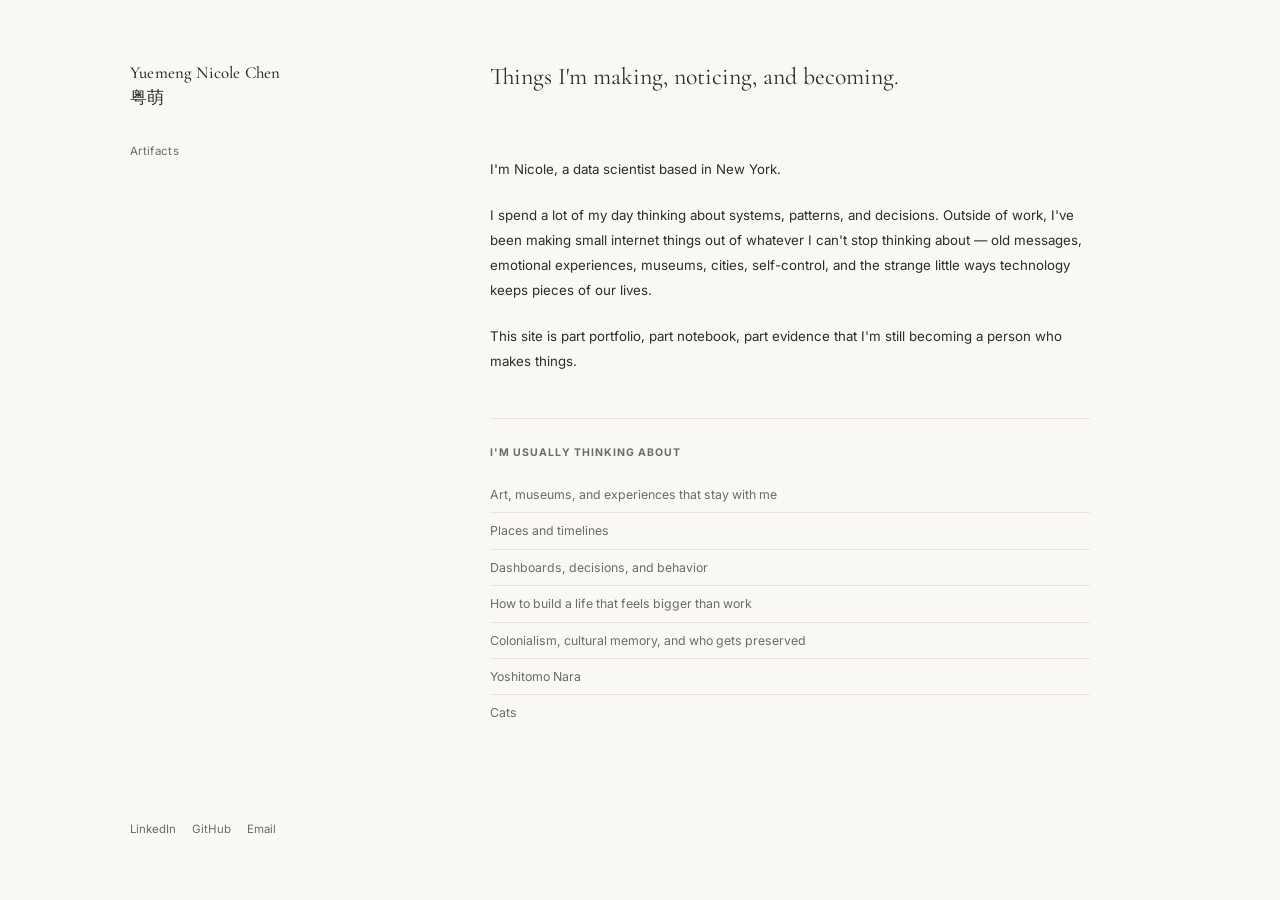
==== index.html @ cae5dad4 "Initial personal site" ====
<!DOCTYPE html>
<html lang="en">
<head>
  <meta charset="UTF-8">
  <meta name="viewport" content="width=device-width, initial-scale=1.0">
  <title>Welcome - Nicole Chen</title>
  <link rel="preconnect" href="https://fonts.googleapis.com">
  <link rel="preconnect" href="https://fonts.gstatic.com" crossorigin>
  <link href="https://fonts.googleapis.com/css2?family=Cormorant+Garamond:ital,wght@0,300;0,400;0,500;1,400&family=Inter:wght@400;500&display=swap" rel="stylesheet">
  <link rel="stylesheet" href="styles.css">
</head>
<body>
  <div class="page-layout">
    <aside class="sidebar">
      <div class="sidebar-top">
        <a href="index.html" class="site-name">Yuemeng Nicole Chen<br>粤萌</a>
        <nav class="nav-links">
          <a href="artifacts.html">Artifacts</a>
        </nav>
      </div>
      <div class="sidebar-bottom">
        <div class="sidebar-links">
          <a href="https://linkedin.com/in/yuemengchen" target="_blank" rel="noopener">LinkedIn</a>
          <a href="https://github.com/yuemengchen" target="_blank" rel="noopener">GitHub</a>
          <a href="mailto:yuemengchen@gmail.com">Email</a>
        </div>
      </div>
    </aside>

    <main class="main-content">
      <section class="hero">
        <h1>Things I'm making, noticing, and becoming.</h1>
      </section>

      <section class="section about-content">
        <p>I'm Nicole, a data scientist based in New York.</p>

        <p>I spend a lot of my day thinking about systems, patterns, and decisions. Outside of work, I've been making small internet things out of whatever I can't stop thinking about — old messages, emotional experiences, museums, cities, self-control, and the strange little ways technology keeps pieces of our lives.</p>

        <p>This site is part portfolio, part notebook, part evidence that I'm still becoming a person who makes things.</p>

        <div class="thinking-about">
          <h3>I'm usually thinking about</h3>
          <ul>
            <li>
              <span class="thinking-label">Art, museums, and experiences that stay with me</span>
              <span class="thinking-detail">Museo Soumaya in Mexico City. Rothko rooms. Anything that makes a room feel like it's holding its breath.</span>
            </li>
            <li>
              <span class="thinking-label">Places and timelines</span>
              <span class="thinking-detail">Mexico City, Tokyo, Istanbul. The way a city can feel like a version of yourself you haven't met yet.</span>
            </li>
            <li>
              <span class="thinking-label">Dashboards, decisions, and behavior</span>
              <span class="thinking-detail">The gap between what data says and what people actually do.</span>
            </li>
            <li>
              <span class="thinking-label">How to build a life that feels bigger than work</span>
            </li>
            <li>
              <span class="thinking-label">Colonialism, cultural memory, and who gets preserved</span>
              <span class="thinking-detail">Reading: <em>Orientalism</em> by Edward Said. Who decides what gets remembered.</span>
            </li>
            <li>
              <span class="thinking-label">Yoshitomo Nara</span>
              <span class="thinking-detail">The angry girls, the soft rebellion. Art that looks simple but holds something heavy.</span>
            </li>
            <li>
              <span class="thinking-label">Cats</span>
              <span class="thinking-detail">Always cats.</span>
            </li>
          </ul>
        </div>
      </section>

      <div class="mobile-footer">
        <div class="sidebar-links">
          <a href="https://linkedin.com/in/yuemengchen" target="_blank" rel="noopener">LinkedIn</a>
          <a href="https://github.com/yuemengchen" target="_blank" rel="noopener">GitHub</a>
          <a href="mailto:yuemengchen@gmail.com">Email</a>
        </div>
      </div>
    </main>
  </div>
  <script>
    document.querySelectorAll('.thinking-label').forEach(function(label) {
      label.addEventListener('click', function(e) {
        var detail = this.nextElementSibling;
        if (!detail || !detail.classList.contains('thinking-detail')) return;
        var wasVisible = detail.classList.contains('visible');
        document.querySelectorAll('.thinking-detail.visible').forEach(function(d) {
          d.classList.remove('visible');
        });
        if (!wasVisible) detail.classList.add('visible');
      });
    });
    document.addEventListener('click', function(e) {
      if (!e.target.closest('.thinking-about li')) {
        document.querySelectorAll('.thinking-detail.visible').forEach(function(d) {
          d.classList.remove('visible');
        });
      }
    });
  </script>
</body>
</html>
---- styles.css ----
/* Base */
:root {
  --bg: #faf8f5;
  --text: #2c2c2c;
  --text-secondary: #6b6b6b;
  --border: #e8e4df;
  --accent: #9e4a5a;
  --card-bg: #ffffff;
  --font-serif: 'Cormorant Garamond', Georgia, serif;
  --font-sans: 'Inter', -apple-system, BlinkMacSystemFont, sans-serif;
}

* {
  margin: 0;
  padding: 0;
  box-sizing: border-box;
}

html {
  font-size: 14px;
}

body {
  font-family: var(--font-sans);
  background: var(--bg);
  color: var(--text);
  line-height: 1.7;
  -webkit-font-smoothing: antialiased;
}

a {
  color: var(--text);
  text-decoration: none;
  border-bottom: 1px solid var(--border);
  transition: border-color 0.2s ease, color 0.2s ease;
}

a:hover {
  border-color: var(--accent);
  color: var(--accent);
}

/* Two-Column Layout */
.page-layout {
  display: grid;
  grid-template-columns: 280px 1fr;
  min-height: 100vh;
  max-width: 1100px;
  margin: 0 auto;
  padding: 0 40px;
  gap: 80px;
}

/* Left Sidebar */
.sidebar {
  position: sticky;
  top: 0;
  height: 100vh;
  display: flex;
  flex-direction: column;
  justify-content: space-between;
  padding: 60px 0;
}

.sidebar-top {
  display: flex;
  flex-direction: column;
  gap: 32px;
}

.site-name {
  font-family: var(--font-serif);
  font-size: 1.2rem;
  font-weight: 500;
  border: none;
  letter-spacing: 0.01em;
  line-height: 1.5;
}

.site-name:hover {
  color: var(--text);
  border: none;
}

.sidebar-intro {
  font-size: 0.85rem;
  color: var(--text-secondary);
  line-height: 1.75;
  letter-spacing: 0.005em;
}

.nav-links {
  display: flex;
  flex-direction: column;
  gap: 12px;
}

.nav-links a {
  font-size: 0.82rem;
  color: var(--text-secondary);
  border: none;
  letter-spacing: 0.03em;
  width: fit-content;
}

.nav-links a:hover {
  color: var(--text);
}

.nav-links a.active {
  color: var(--text);
}

.sidebar-bottom {
  display: flex;
  flex-direction: column;
  gap: 12px;
}

.sidebar-links {
  display: flex;
  gap: 16px;
}

.sidebar-links a {
  font-size: 0.82rem;
  color: var(--text-secondary);
  border: none;
}

.sidebar-links a:hover {
  color: var(--accent);
}

.sidebar-note {
  font-size: 0.78rem;
  color: var(--text-secondary);
  opacity: 0.7;
}

/* Main Content */
.main-content {
  padding: 60px 0 80px;
  max-width: 600px;
}

/* Hero */
.hero {
  margin-bottom: 64px;
}

.hero h1 {
  font-family: var(--font-serif);
  font-size: 1.7rem;
  font-weight: 400;
  line-height: 1.4;
  margin-bottom: 16px;
  letter-spacing: 0;
}

.hero p {
  color: var(--text-secondary);
  font-size: 0.88rem;
  line-height: 1.8;
}

/* Section */
.section {
  margin-bottom: 64px;
}

.section-title {
  font-size: 0.75rem;
  text-transform: uppercase;
  letter-spacing: 0.1em;
  color: var(--text-secondary);
  margin-bottom: 24px;
  padding-bottom: 12px;
  border-bottom: 1px solid var(--border);
}

/* Artifact Cards */
.artifact-card {
  padding: 24px 0;
  border-bottom: 1px solid var(--border);
}

.artifact-card:first-child {
  padding-top: 0;
}

.artifact-card:last-child {
  border-bottom: none;
}

.artifact-card h3 {
  font-family: var(--font-serif);
  font-size: 1.1rem;
  font-weight: 400;
  margin-bottom: 5px;
}

.artifact-card h3 a {
  border-bottom: 1px solid var(--border);
  padding-bottom: 1px;
}

.artifact-card h3 a:hover {
  color: var(--accent);
  border-bottom-color: var(--accent);
}

.artifact-meta {
  font-size: 0.72rem;
  color: var(--text-secondary);
  margin-bottom: 10px;
  display: flex;
  gap: 12px;
  flex-wrap: wrap;
}

.artifact-meta span {
  display: inline-flex;
  align-items: center;
}

.artifact-meta .status {
  color: var(--accent);
}

.artifact-card p {
  color: var(--text-secondary);
  font-size: 0.84rem;
  line-height: 1.7;
  margin-bottom: 8px;
}

.artifact-tags {
  display: flex;
  gap: 6px;
  flex-wrap: wrap;
}

.tag {
  font-size: 0.68rem;
  color: var(--text-secondary);
  border: 1px solid var(--border);
  padding: 2px 9px;
  border-radius: 20px;
}

/* Currently Building */
.currently-building {
  background: var(--card-bg);
  border: 1px solid var(--border);
  padding: 20px 24px;
  border-radius: 4px;
}

.currently-building h4 {
  font-size: 0.75rem;
  text-transform: uppercase;
  letter-spacing: 0.1em;
  color: var(--text-secondary);
  margin-bottom: 10px;
}

.currently-building p {
  color: var(--text-secondary);
  font-size: 0.88rem;
  line-height: 1.7;
}

/* Notes */
.notes-placeholder {
  color: var(--text-secondary);
  font-size: 0.95rem;
  line-height: 1.8;
  font-style: italic;
  padding: 32px 0;
  border-top: 1px solid var(--border);
}

.note-categories {
  margin-top: 32px;
  padding-top: 20px;
}

.note-categories p {
  font-size: 0.85rem;
  color: var(--text-secondary);
  line-height: 2;
}

/* About */
.about-content {
  font-size: 0.95rem;
  line-height: 1.9;
  color: var(--text);
}

.about-content p {
  margin-bottom: 20px;
}

.thinking-about {
  margin-top: 44px;
  padding-top: 24px;
  border-top: 1px solid var(--border);
}

.thinking-about h3 {
  font-size: 0.75rem;
  text-transform: uppercase;
  letter-spacing: 0.1em;
  color: var(--text-secondary);
  margin-bottom: 14px;
}

.thinking-about ul {
  list-style: none;
  padding: 0;
}

.thinking-about li {
  font-size: 0.88rem;
  color: var(--text-secondary);
  padding: 6px 0;
  border-bottom: 1px solid var(--border);
  position: relative;
}

.thinking-about li:last-child {
  border-bottom: none;
}

.thinking-label {
  cursor: pointer;
  transition: color 0.2s ease;
}

.thinking-label:hover {
  color: var(--text);
}

.thinking-detail {
  display: none;
  position: absolute;
  left: 0;
  top: 100%;
  background: var(--card-bg);
  border: 1px solid var(--border);
  padding: 10px 14px;
  font-size: 0.78rem;
  line-height: 1.6;
  color: var(--text-secondary);
  max-width: 320px;
  z-index: 10;
  box-shadow: 0 2px 8px rgba(0, 0, 0, 0.06);
}

.thinking-detail.visible {
  display: block;
}

/* Responsive */
@media (max-width: 768px) {
  .page-layout {
    grid-template-columns: 1fr;
    padding: 0 24px;
    gap: 0;
  }

  .sidebar {
    position: relative;
    height: auto;
    padding: 32px 0 0;
  }

  .sidebar-top {
    gap: 20px;
  }

  .nav-links {
    flex-direction: row;
    gap: 20px;
  }

  .sidebar-bottom {
    display: none;
  }

  .main-content {
    padding: 48px 0 60px;
    max-width: 100%;
  }

  .hero h1 {
    font-size: 1.5rem;
  }

  /* Show footer links on mobile */
  .mobile-footer {
    display: block;
    padding: 32px 0;
    border-top: 1px solid var(--border);
  }

  .mobile-footer .sidebar-links {
    display: flex;
    gap: 16px;
  }
}

@media (min-width: 769px) {
  .mobile-footer {
    display: none;
  }
}
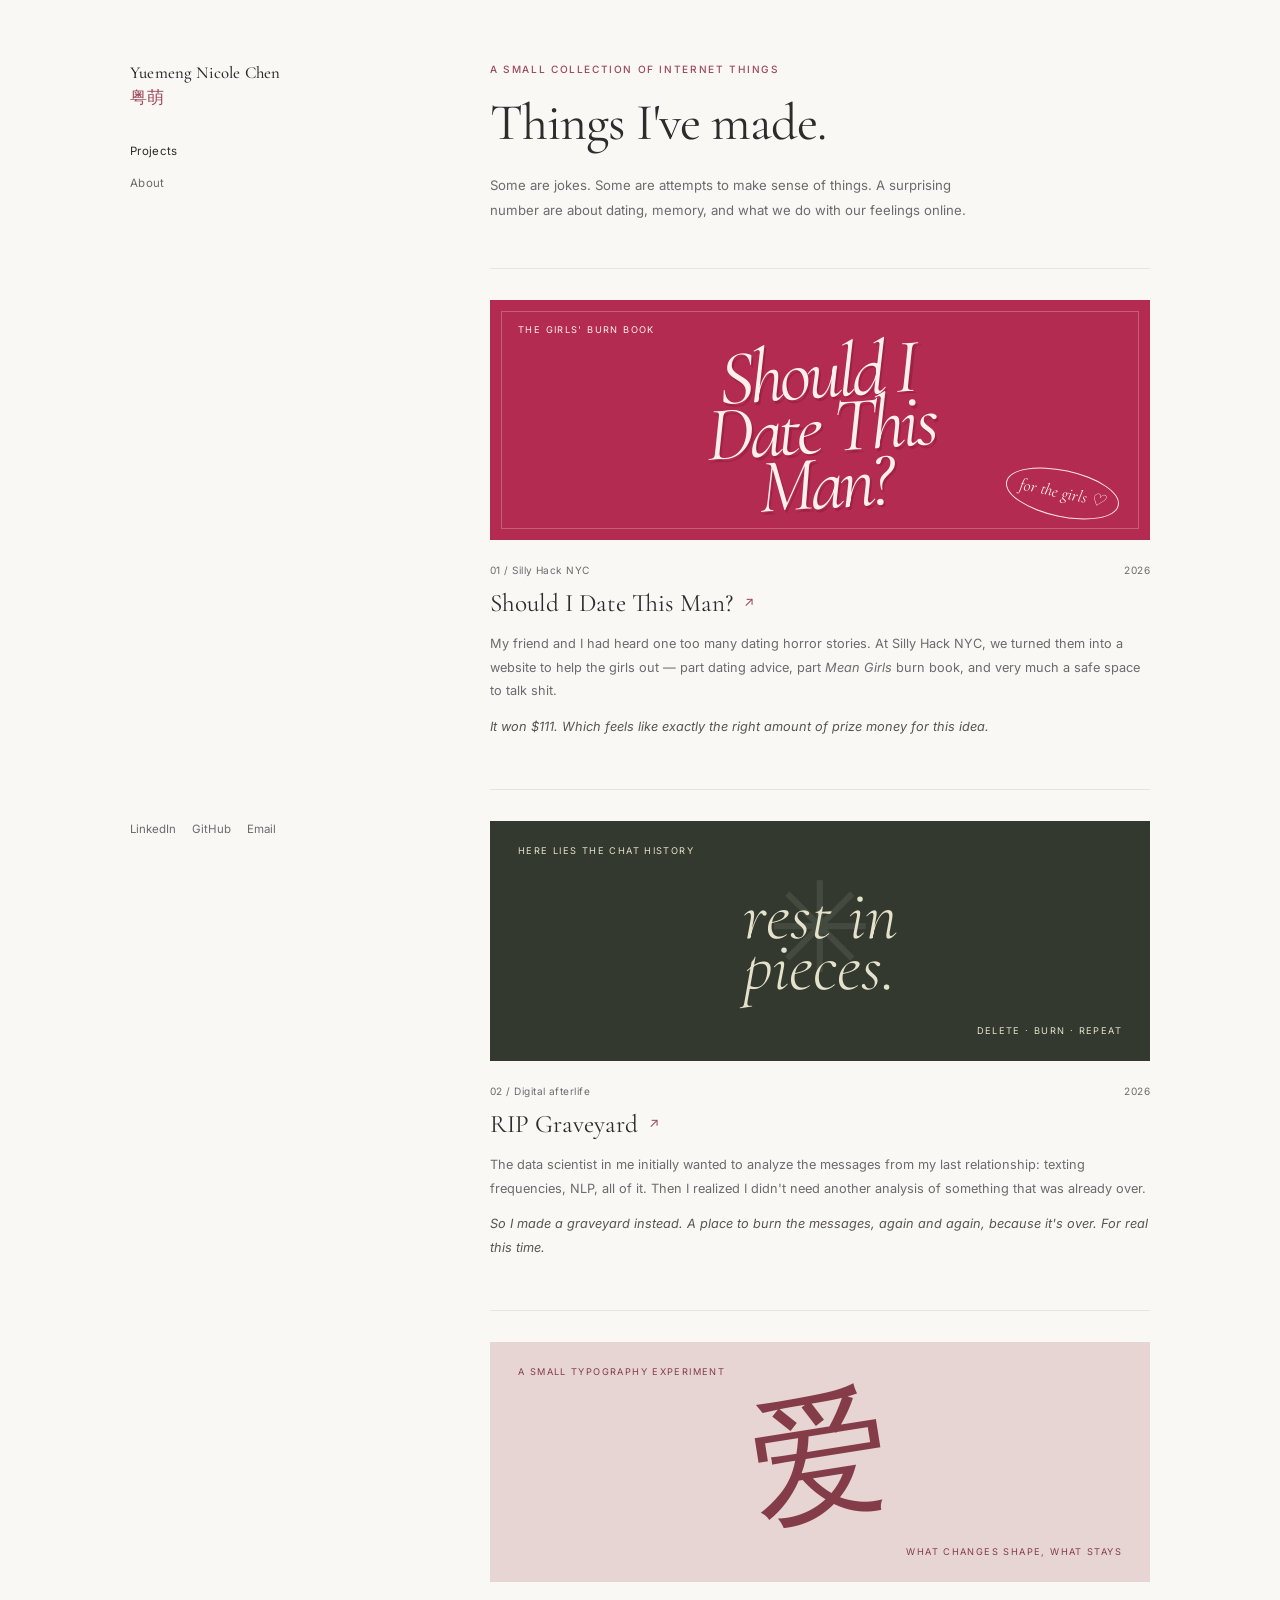
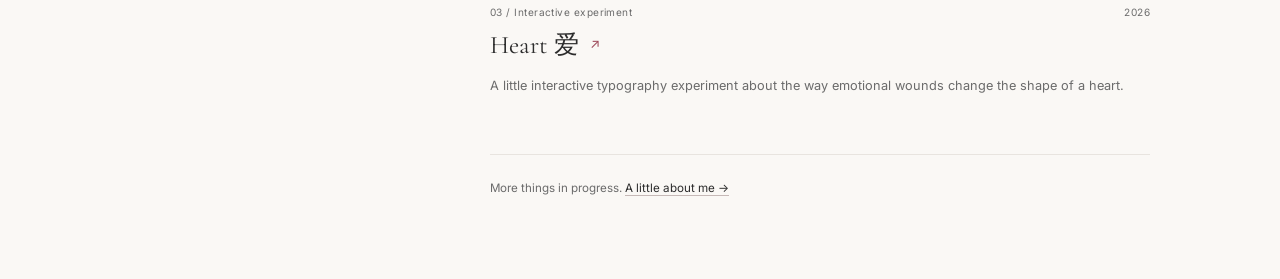
==== commit def048d5: "Add about page, update site structure, fix LinkedIn link Co-Authored-By: Claude Sonnet 5 <noreply@an" ====
--- a/index.html
+++ b/index.html
@@ -3,104 +3,92 @@
 <head>
   <meta charset="UTF-8">
   <meta name="viewport" content="width=device-width, initial-scale=1.0">
-  <title>Welcome - Nicole Chen</title>
+  <meta name="description" content="Projects, experiments and small internet things by Yuemeng Nicole Chen.">
+  <title>Projects — Yuemeng Nicole Chen</title>
   <link rel="preconnect" href="https://fonts.googleapis.com">
   <link rel="preconnect" href="https://fonts.gstatic.com" crossorigin>
-  <link href="https://fonts.googleapis.com/css2?family=Cormorant+Garamond:ital,wght@0,300;0,400;0,500;1,400&family=Inter:wght@400;500&display=swap" rel="stylesheet">
+  <link href="https://fonts.googleapis.com/css2?family=Cormorant+Garamond:ital,wght@0,300;0,400;0,500;1,400&family=Inter:wght@400;500;600&display=swap" rel="stylesheet">
   <link rel="stylesheet" href="styles.css">
 </head>
 <body>
   <div class="page-layout">
     <aside class="sidebar">
       <div class="sidebar-top">
-        <a href="index.html" class="site-name">Yuemeng Nicole Chen<br>粤萌</a>
-        <nav class="nav-links">
-          <a href="artifacts.html">Artifacts</a>
+        <a href="index.html" class="site-name">Yuemeng Nicole Chen<br><span lang="zh">粤萌</span></a>
+        <nav class="nav-links" aria-label="Main navigation">
+          <a href="index.html" class="active" aria-current="page">Projects</a>
+          <a href="about.html">About</a>
         </nav>
       </div>
       <div class="sidebar-bottom">
         <div class="sidebar-links">
-          <a href="https://linkedin.com/in/yuemengchen" target="_blank" rel="noopener">LinkedIn</a>
-          <a href="https://github.com/yuemengchen" target="_blank" rel="noopener">GitHub</a>
+          <a href="https://www.linkedin.com/in/cyuemeng/" target="_blank" rel="noopener noreferrer">LinkedIn</a>
+          <a href="https://github.com/yuemengchen" target="_blank" rel="noopener noreferrer">GitHub</a>
           <a href="mailto:yuemengchen@gmail.com">Email</a>
         </div>
       </div>
     </aside>
 
-    <main class="main-content">
-      <section class="hero">
-        <h1>Things I'm making, noticing, and becoming.</h1>
+    <main class="main-content projects-content">
+      <header class="hero project-hero">
+        <p class="eyebrow">A small collection of internet things</p>
+        <h1>Things I've made.</h1>
+        <p class="hero-intro">Some are jokes. Some are attempts to make sense of things. A surprising number are about dating, memory, and what we do with our feelings online.</p>
+      </header>
+
+      <section class="projects-list" aria-label="Selected projects">
+        <article class="featured-project">
+          <div class="project-art art-burn" aria-hidden="true">
+            <span class="art-kicker">THE GIRLS' BURN BOOK</span>
+            <span class="burn-title">Should I<br>Date This<br>Man?</span>
+            <span class="art-sticker">for the girls ♡</span>
+          </div>
+          <div class="project-copy">
+            <div class="project-meta"><span>01 / Silly Hack NYC</span><span>2026</span></div>
+            <h2><a href="https://shouldidatethisman.com" target="_blank" rel="noopener noreferrer">Should I Date This Man? <span aria-hidden="true">↗</span></a></h2>
+            <p>My friend and I had heard one too many dating horror stories. At Silly Hack NYC, we turned them into a website to help the girls out — part dating advice, part <em>Mean Girls</em> burn book, and very much a safe space to talk shit.</p>
+            <p class="project-aside">It won $111. Which feels like exactly the right amount of prize money for this idea.</p>
+          </div>
+        </article>
+
+        <article class="featured-project">
+          <div class="project-art art-rip" aria-hidden="true">
+            <span class="art-kicker">HERE LIES THE CHAT HISTORY</span>
+            <span class="rip-symbol">✳</span>
+            <span class="rip-title">rest in<br>pieces.</span>
+            <span class="art-foot">delete · burn · repeat</span>
+          </div>
+          <div class="project-copy">
+            <div class="project-meta"><span>02 / Digital afterlife</span><span>2026</span></div>
+            <h2><a href="https://restinpieces.rip/" target="_blank" rel="noopener noreferrer">RIP Graveyard <span aria-hidden="true">↗</span></a></h2>
+            <p>The data scientist in me initially wanted to analyze the messages from my last relationship: texting frequencies, NLP, all of it. Then I realized I didn't need another analysis of something that was already over.</p>
+            <p class="project-aside">So I made a graveyard instead. A place to burn the messages, again and again, because it's over. For real this time.</p>
+          </div>
+        </article>
+
+        <article class="featured-project">
+          <div class="project-art art-heart" aria-hidden="true">
+            <span class="art-kicker">A SMALL TYPOGRAPHY EXPERIMENT</span>
+            <span class="heart-symbol">爱</span>
+            <span class="art-foot">what changes shape, what stays</span>
+          </div>
+          <div class="project-copy">
+            <div class="project-meta"><span>03 / Interactive experiment</span><span>2026</span></div>
+            <h2><a href="https://heart.restinpieces.rip/" target="_blank" rel="noopener noreferrer">Heart 爱 <span aria-hidden="true">↗</span></a></h2>
+            <p>A little interactive typography experiment about the way emotional wounds change the shape of a heart.</p>
+          </div>
+        </article>
       </section>
 
-      <section class="section about-content">
-        <p>I'm Nicole, a data scientist based in New York.</p>
-
-        <p>I spend a lot of my day thinking about systems, patterns, and decisions. Outside of work, I've been making small internet things out of whatever I can't stop thinking about — old messages, emotional experiences, museums, cities, self-control, and the strange little ways technology keeps pieces of our lives.</p>
-
-        <p>This site is part portfolio, part notebook, part evidence that I'm still becoming a person who makes things.</p>
-
-        <div class="thinking-about">
-          <h3>I'm usually thinking about</h3>
-          <ul>
-            <li>
-              <span class="thinking-label">Art, museums, and experiences that stay with me</span>
-              <span class="thinking-detail">Museo Soumaya in Mexico City. Rothko rooms. Anything that makes a room feel like it's holding its breath.</span>
-            </li>
-            <li>
-              <span class="thinking-label">Places and timelines</span>
-              <span class="thinking-detail">Mexico City, Tokyo, Istanbul. The way a city can feel like a version of yourself you haven't met yet.</span>
-            </li>
-            <li>
-              <span class="thinking-label">Dashboards, decisions, and behavior</span>
-              <span class="thinking-detail">The gap between what data says and what people actually do.</span>
-            </li>
-            <li>
-              <span class="thinking-label">How to build a life that feels bigger than work</span>
-            </li>
-            <li>
-              <span class="thinking-label">Colonialism, cultural memory, and who gets preserved</span>
-              <span class="thinking-detail">Reading: <em>Orientalism</em> by Edward Said. Who decides what gets remembered.</span>
-            </li>
-            <li>
-              <span class="thinking-label">Yoshitomo Nara</span>
-              <span class="thinking-detail">The angry girls, the soft rebellion. Art that looks simple but holds something heavy.</span>
-            </li>
-            <li>
-              <span class="thinking-label">Cats</span>
-              <span class="thinking-detail">Always cats.</span>
-            </li>
-          </ul>
-        </div>
-      </section>
-
-      <div class="mobile-footer">
-        <div class="sidebar-links">
-          <a href="https://linkedin.com/in/yuemengchen" target="_blank" rel="noopener">LinkedIn</a>
-          <a href="https://github.com/yuemengchen" target="_blank" rel="noopener">GitHub</a>
+      <footer class="page-end">
+        <p>More things in progress. <a href="about.html">A little about me →</a></p>
+        <div class="sidebar-links mobile-only-links">
+          <a href="https://www.linkedin.com/in/cyuemeng/" target="_blank" rel="noopener noreferrer">LinkedIn</a>
+          <a href="https://github.com/yuemengchen" target="_blank" rel="noopener noreferrer">GitHub</a>
           <a href="mailto:yuemengchen@gmail.com">Email</a>
         </div>
-      </div>
+      </footer>
     </main>
   </div>
-  <script>
-    document.querySelectorAll('.thinking-label').forEach(function(label) {
-      label.addEventListener('click', function(e) {
-        var detail = this.nextElementSibling;
-        if (!detail || !detail.classList.contains('thinking-detail')) return;
-        var wasVisible = detail.classList.contains('visible');
-        document.querySelectorAll('.thinking-detail.visible').forEach(function(d) {
-          d.classList.remove('visible');
-        });
-        if (!wasVisible) detail.classList.add('visible');
-      });
-    });
-    document.addEventListener('click', function(e) {
-      if (!e.target.closest('.thinking-about li')) {
-        document.querySelectorAll('.thinking-detail.visible').forEach(function(d) {
-          d.classList.remove('visible');
-        });
-      }
-    });
-  </script>
 </body>
 </html>
--- a/styles.css
+++ b/styles.css
@@ -417,3 +417,52 @@
     display: none;
   }
 }
+
+/* Projects-first portfolio refresh */
+:root { --bg: #faf8f5; --ink: #2c2c2c; }
+.site-name span { color: #9e4a5a; }
+.eyebrow { color: var(--accent) !important; font-size: .72rem !important; text-transform: uppercase; letter-spacing: .16em; font-weight: 500; margin-bottom: 18px; }
+.project-hero { margin-bottom: 45px; }
+.project-hero h1, .about-page .hero h1 { font-size: clamp(2.4rem, 5vw, 3.7rem); font-weight: 400; line-height: 1.06; letter-spacing: -.018em; margin-bottom: 22px; }
+.project-hero .hero-intro { color: var(--text-secondary); font-size: .94rem; line-height: 1.9; max-width: 490px; }
+.projects-content { max-width: 660px; }
+.featured-project { border-top: 1px solid var(--border); padding: 31px 0 39px; }
+.project-art { height: 240px; display: flex; flex-direction: column; justify-content: space-between; position: relative; overflow: hidden; padding: 22px 28px; margin-bottom: 22px; }
+.art-kicker, .art-foot { font-family: var(--font-sans); font-size: .66rem; letter-spacing: .15em; text-transform: uppercase; }
+.art-burn { background: #b42b52; color: #fff0ee; transform: translateZ(0); }
+.art-burn:before { content: ''; position: absolute; border: 1px solid rgba(255,255,255,.24); inset: 11px; pointer-events: none; }
+.burn-title { font-family: var(--font-serif); font-size: clamp(3.4rem, 9vw, 5.5rem); font-style: italic; line-height: .72; letter-spacing: -.055em; margin: auto 0; transform: rotate(-4deg); text-align: center; text-shadow: 2px 3px 0 rgba(70,0,20,.19); }
+.art-sticker { position: absolute; right: 30px; bottom: 23px; border: 1px solid #ffe3e5; border-radius: 100%; transform: rotate(12deg); padding: 8px 13px; font-family: var(--font-serif); font-size: 1.2rem; font-style: italic; }
+.art-rip { background: #33392f; color: #e5e2cb; align-items: center; text-align: center; }
+.art-rip .art-kicker { align-self: flex-start; }
+.rip-symbol { position: absolute; font-size: 9rem; color: rgba(229,226,203,.1); line-height: 1; top: 42px; }
+.rip-title { position: relative; font-family: var(--font-serif); font-size: 5rem; line-height: .73; font-weight: 300; font-style: italic; }
+.art-rip .art-foot { align-self: flex-end; }
+.art-heart { background: #e6d5d3; color: #853c49; align-items: center; }
+.art-heart .art-kicker { align-self: flex-start; }
+.heart-symbol { font-family: var(--font-serif); font-size: 10rem; font-weight: 300; line-height: 1; margin: auto; transform: rotate(-9deg); }
+.art-heart .art-foot { align-self: flex-end; }
+.project-meta { display: flex; justify-content: space-between; gap: 14px; color: var(--text-secondary); font-size: .72rem; letter-spacing: .045em; margin-bottom: 9px; }
+.project-copy h2 { font-family: var(--font-serif); font-size: 1.8rem; line-height: 1.2; font-weight: 400; margin: 0 0 14px; }
+.project-copy h2 a { border: 0; }
+.project-copy h2 span { color: var(--accent); font-family: var(--font-sans); font-size: .94rem; vertical-align: 5px; margin-left: 5px; }
+.project-copy p { color: var(--text-secondary); line-height: 1.84; font-size: .91rem; margin-bottom: 12px; }
+.project-copy .project-aside { color: #595453; font-style: italic; }
+.page-end { border-top: 1px solid var(--border); padding: 24px 0 0; margin-top: 5px; color: var(--text-secondary); font-size: .83rem; }
+.page-end a { border-color: #c6b9b7; }
+.mobile-only-links { display: none; }
+.about-page .about-content { font-size: 1rem; }
+.about-page .hero { margin-bottom: 38px; }
+.about-page .thinking-about { margin-top: 48px; }
+.interests-list li { padding: 13px 0; }
+.interest-label { display: block; color: var(--text); font-size: .94rem; }
+.interest-note { display: block; color: var(--text-secondary); font-size: .82rem; padding-top: 3px; }
+@media (max-width: 768px) {
+  .project-art { height: 215px; padding: 18px 19px; }
+  .burn-title { font-size: clamp(3.3rem, 14vw, 5rem); }
+  .rip-title { font-size: 4.3rem; }
+  .nav-links a { font-size: .91rem; }
+  .mobile-only-links { display: flex; margin-top: 30px; }
+  .main-content { padding-top: 43px; }
+}
+@media (prefers-reduced-motion: reduce) { a { transition: none; } }
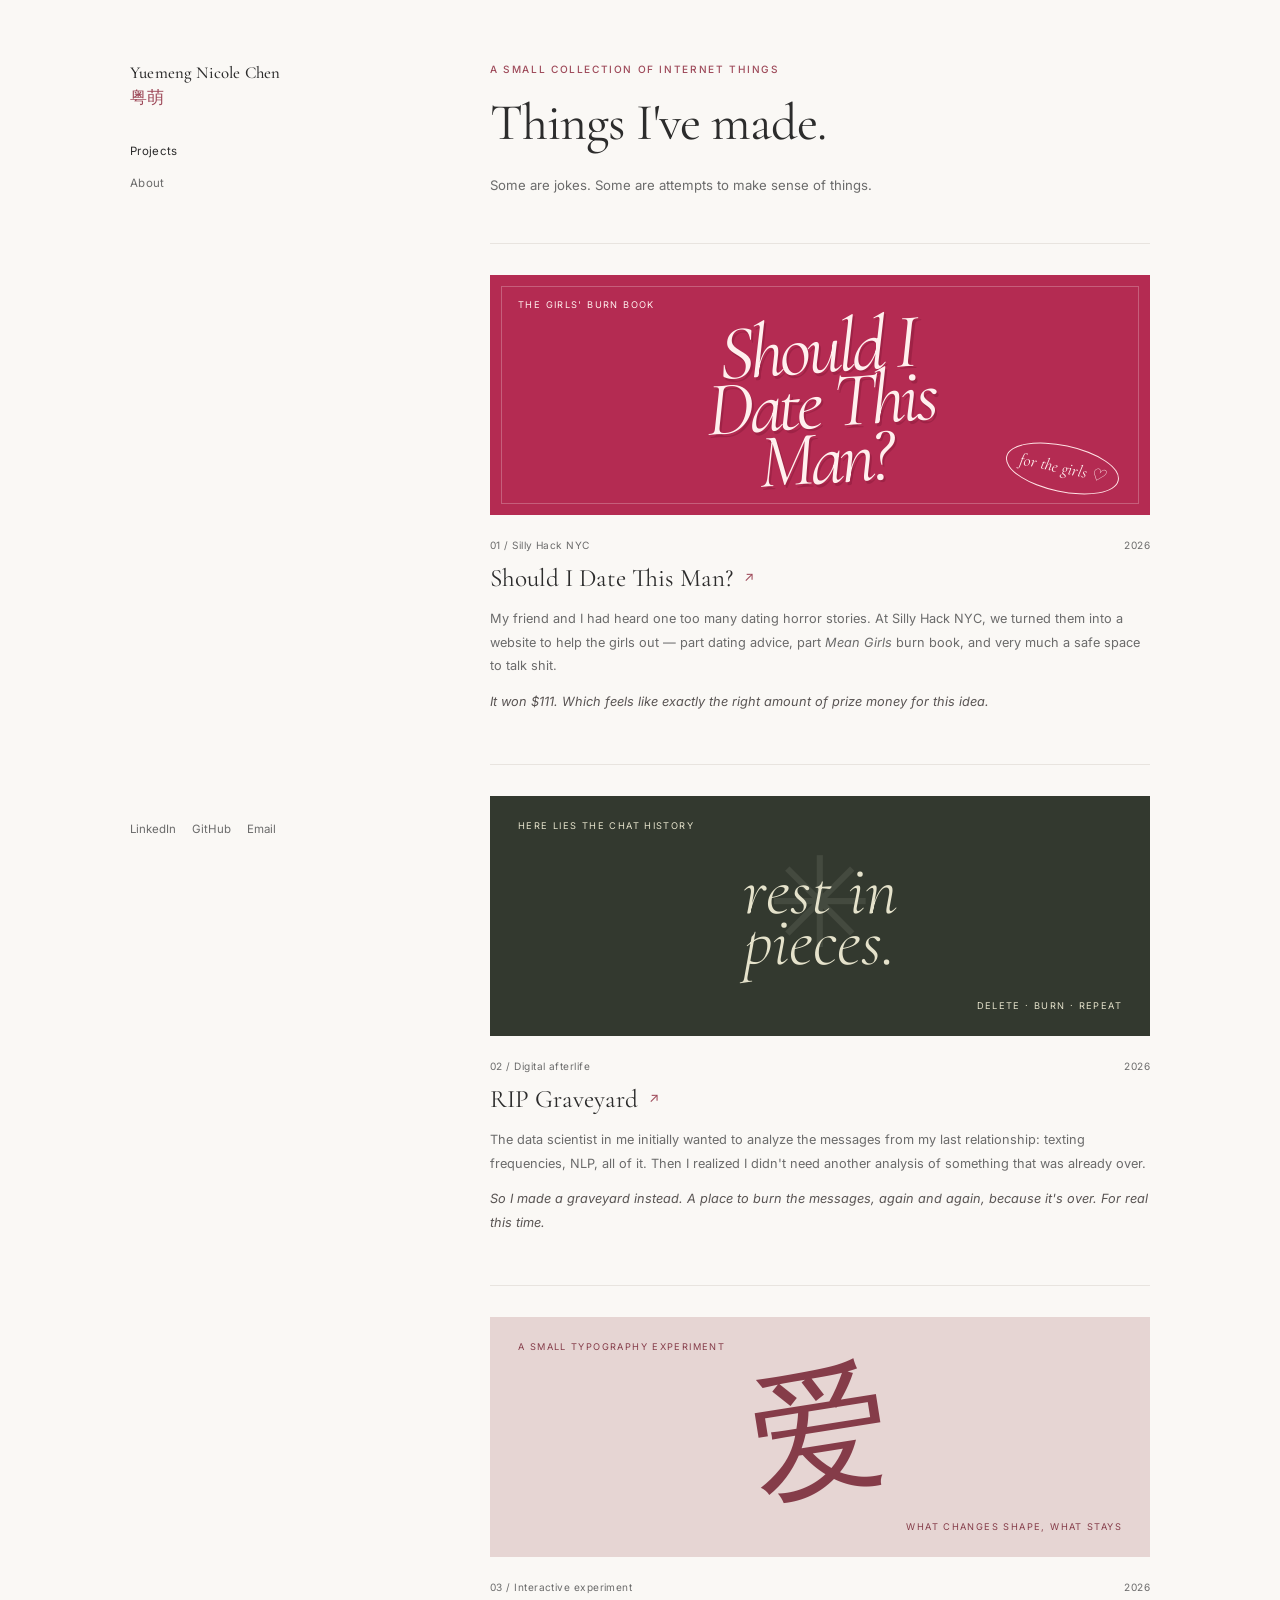
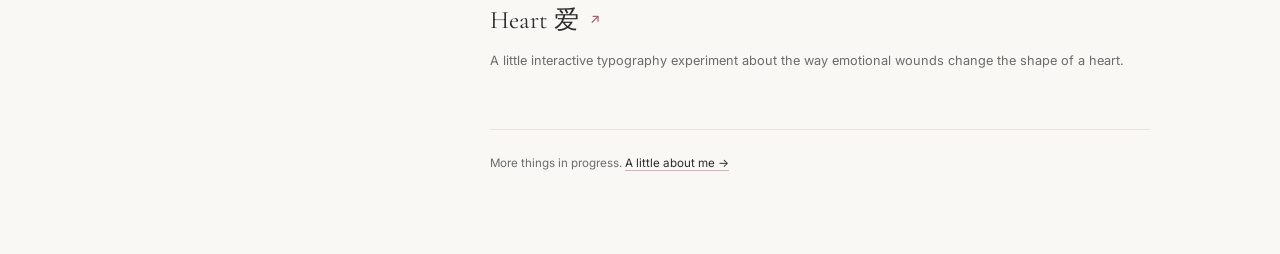
==== commit 11adde7f: "Trim hero intro sentence on projects page Co-Authored-By: Claude Sonnet 5 <noreply@anthropic.com>" ====
--- a/index.html
+++ b/index.html
@@ -9,6 +9,7 @@
   <link rel="preconnect" href="https://fonts.gstatic.com" crossorigin>
   <link href="https://fonts.googleapis.com/css2?family=Cormorant+Garamond:ital,wght@0,300;0,400;0,500;1,400&family=Inter:wght@400;500;600&display=swap" rel="stylesheet">
   <link rel="stylesheet" href="styles.css">
+  <link rel="icon" href="favicon.svg">
 </head>
 <body>
   <div class="page-layout">
@@ -33,7 +34,7 @@
       <header class="hero project-hero">
         <p class="eyebrow">A small collection of internet things</p>
         <h1>Things I've made.</h1>
-        <p class="hero-intro">Some are jokes. Some are attempts to make sense of things. A surprising number are about dating, memory, and what we do with our feelings online.</p>
+        <p class="hero-intro">Some are jokes. Some are attempts to make sense of things.</p>
       </header>
 
       <section class="projects-list" aria-label="Selected projects">
